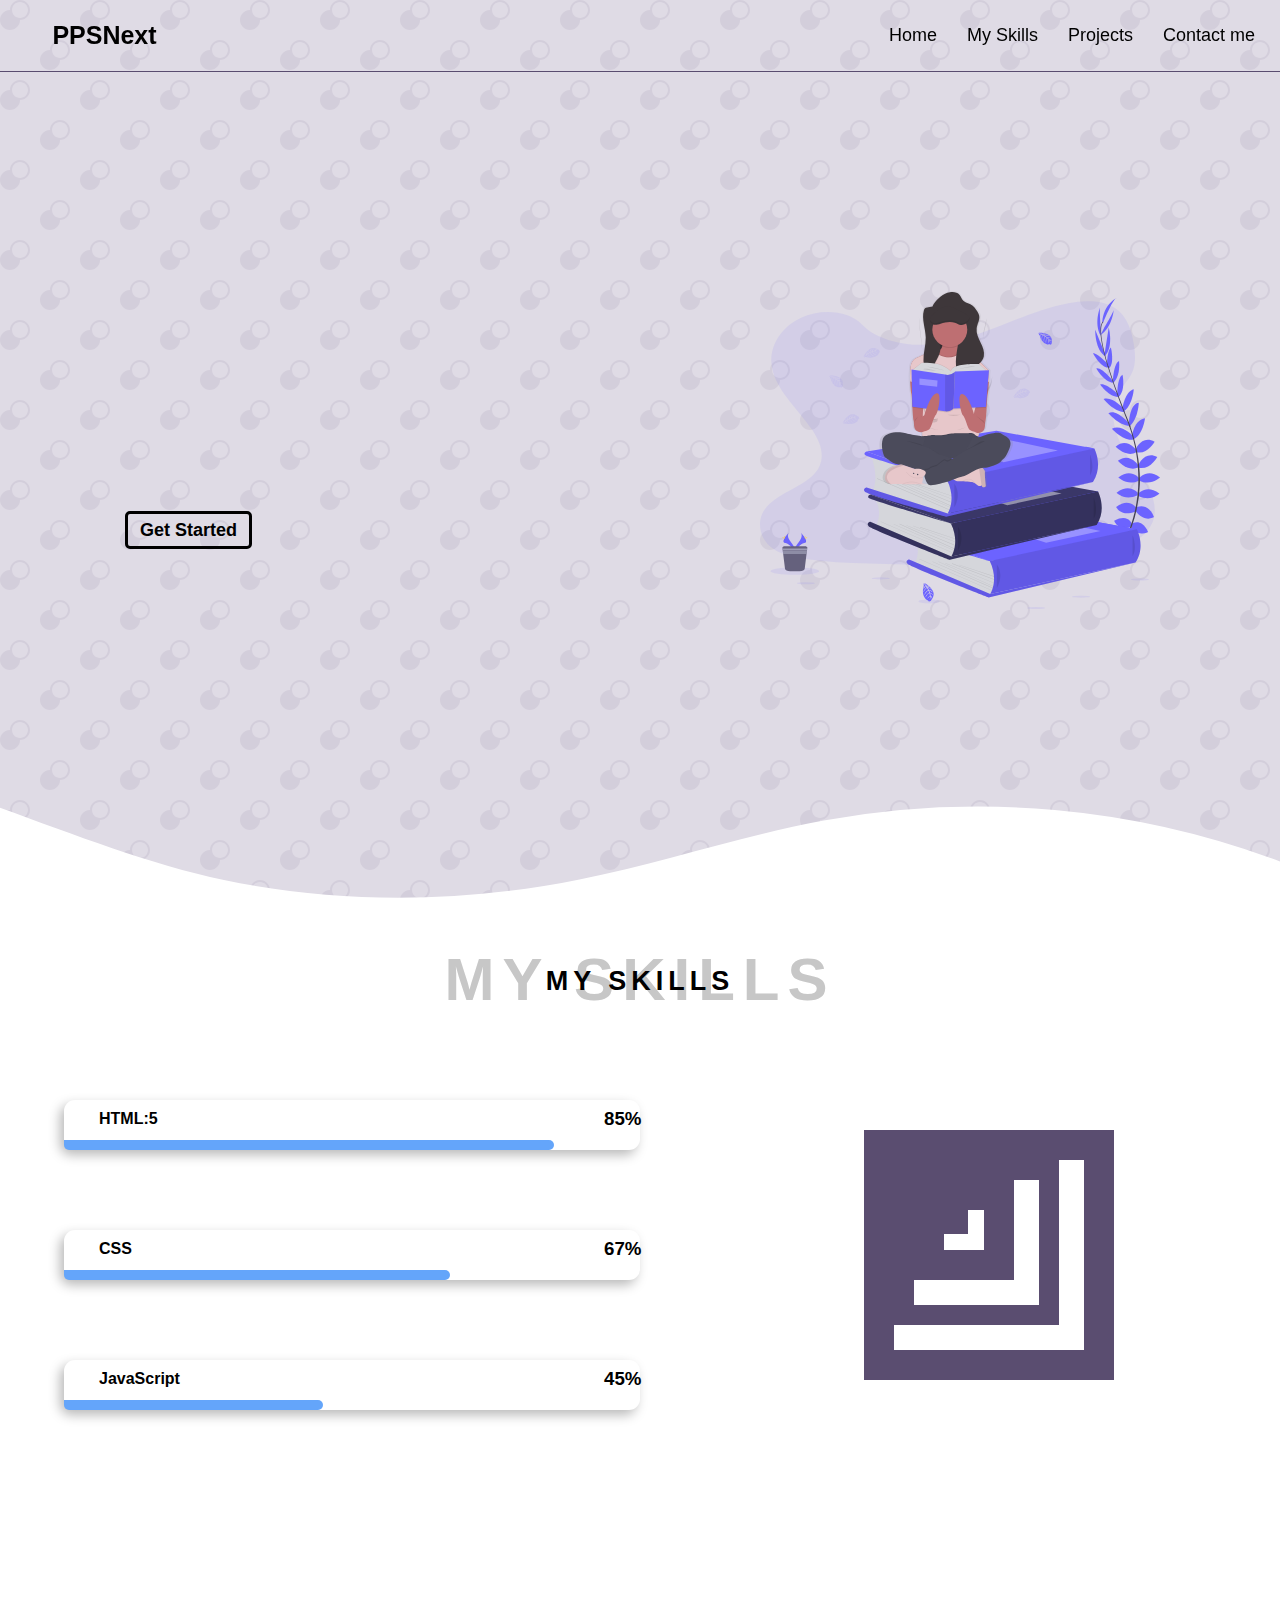
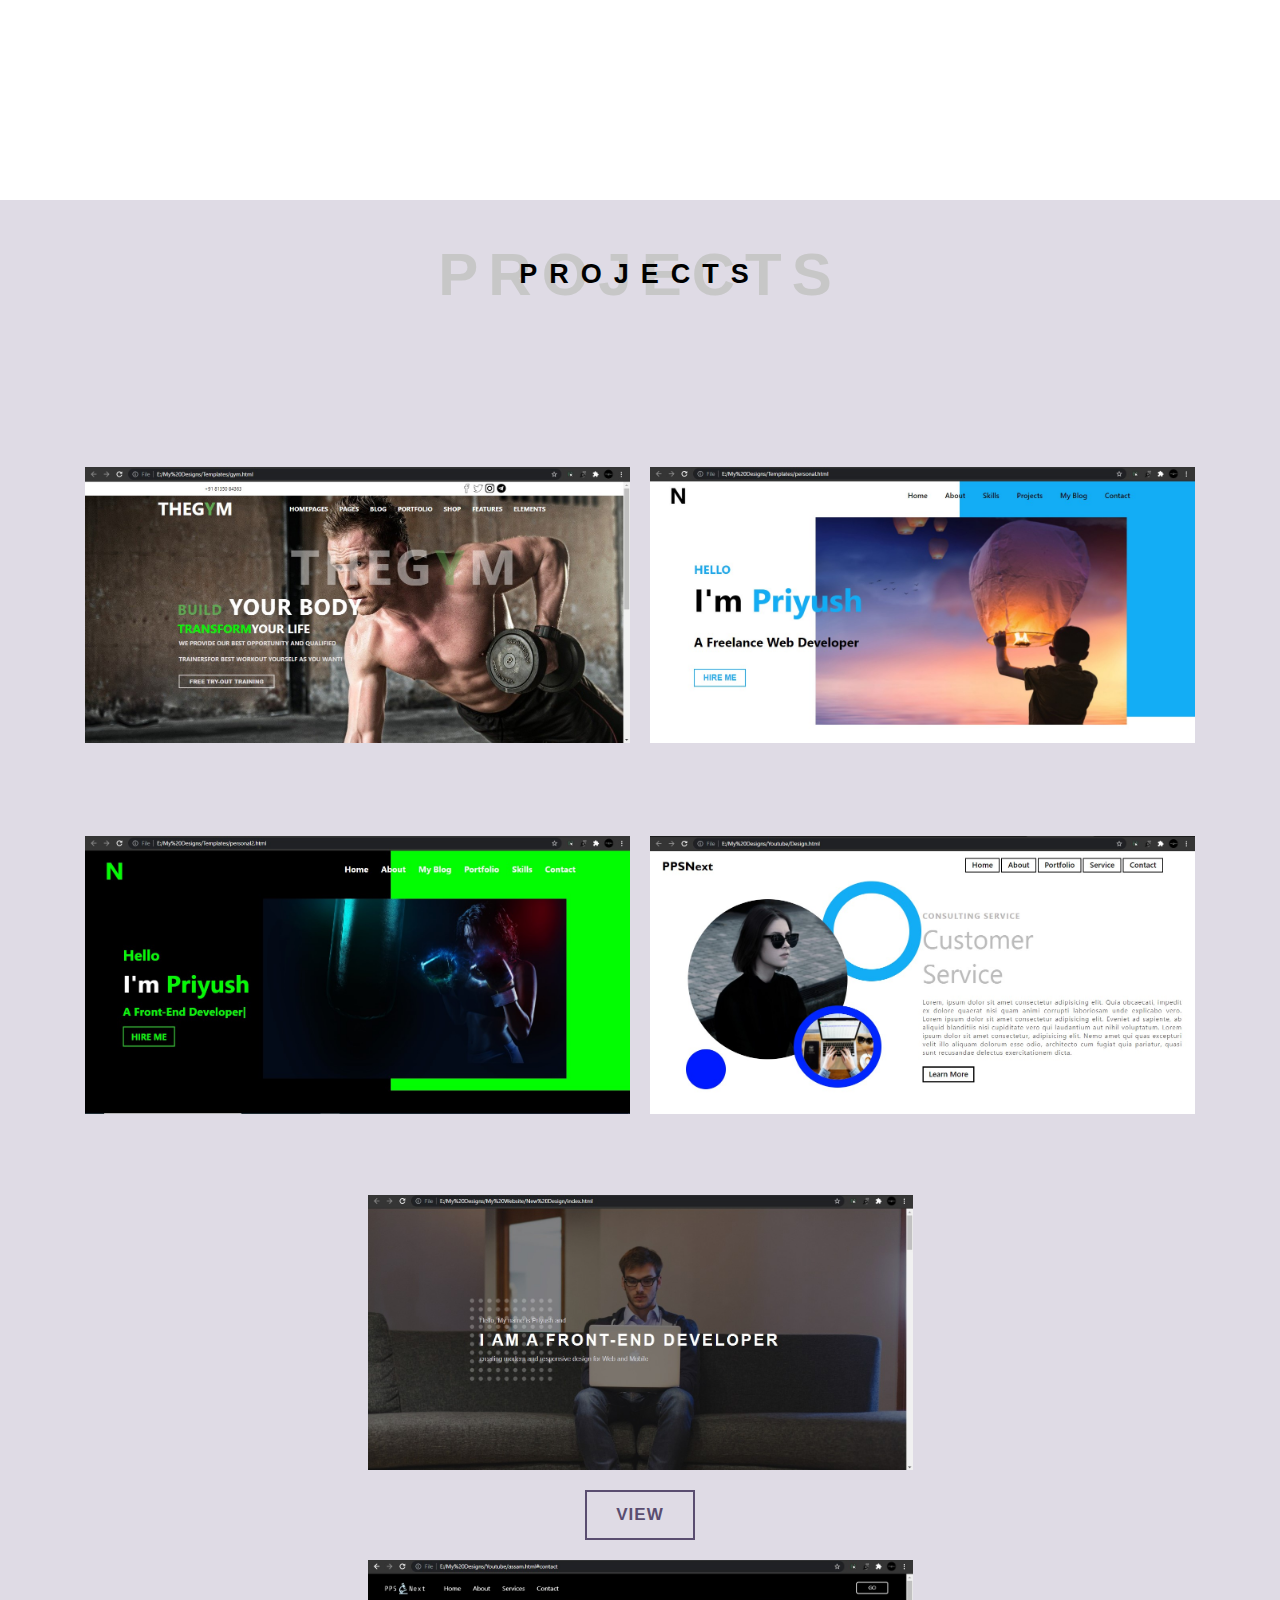
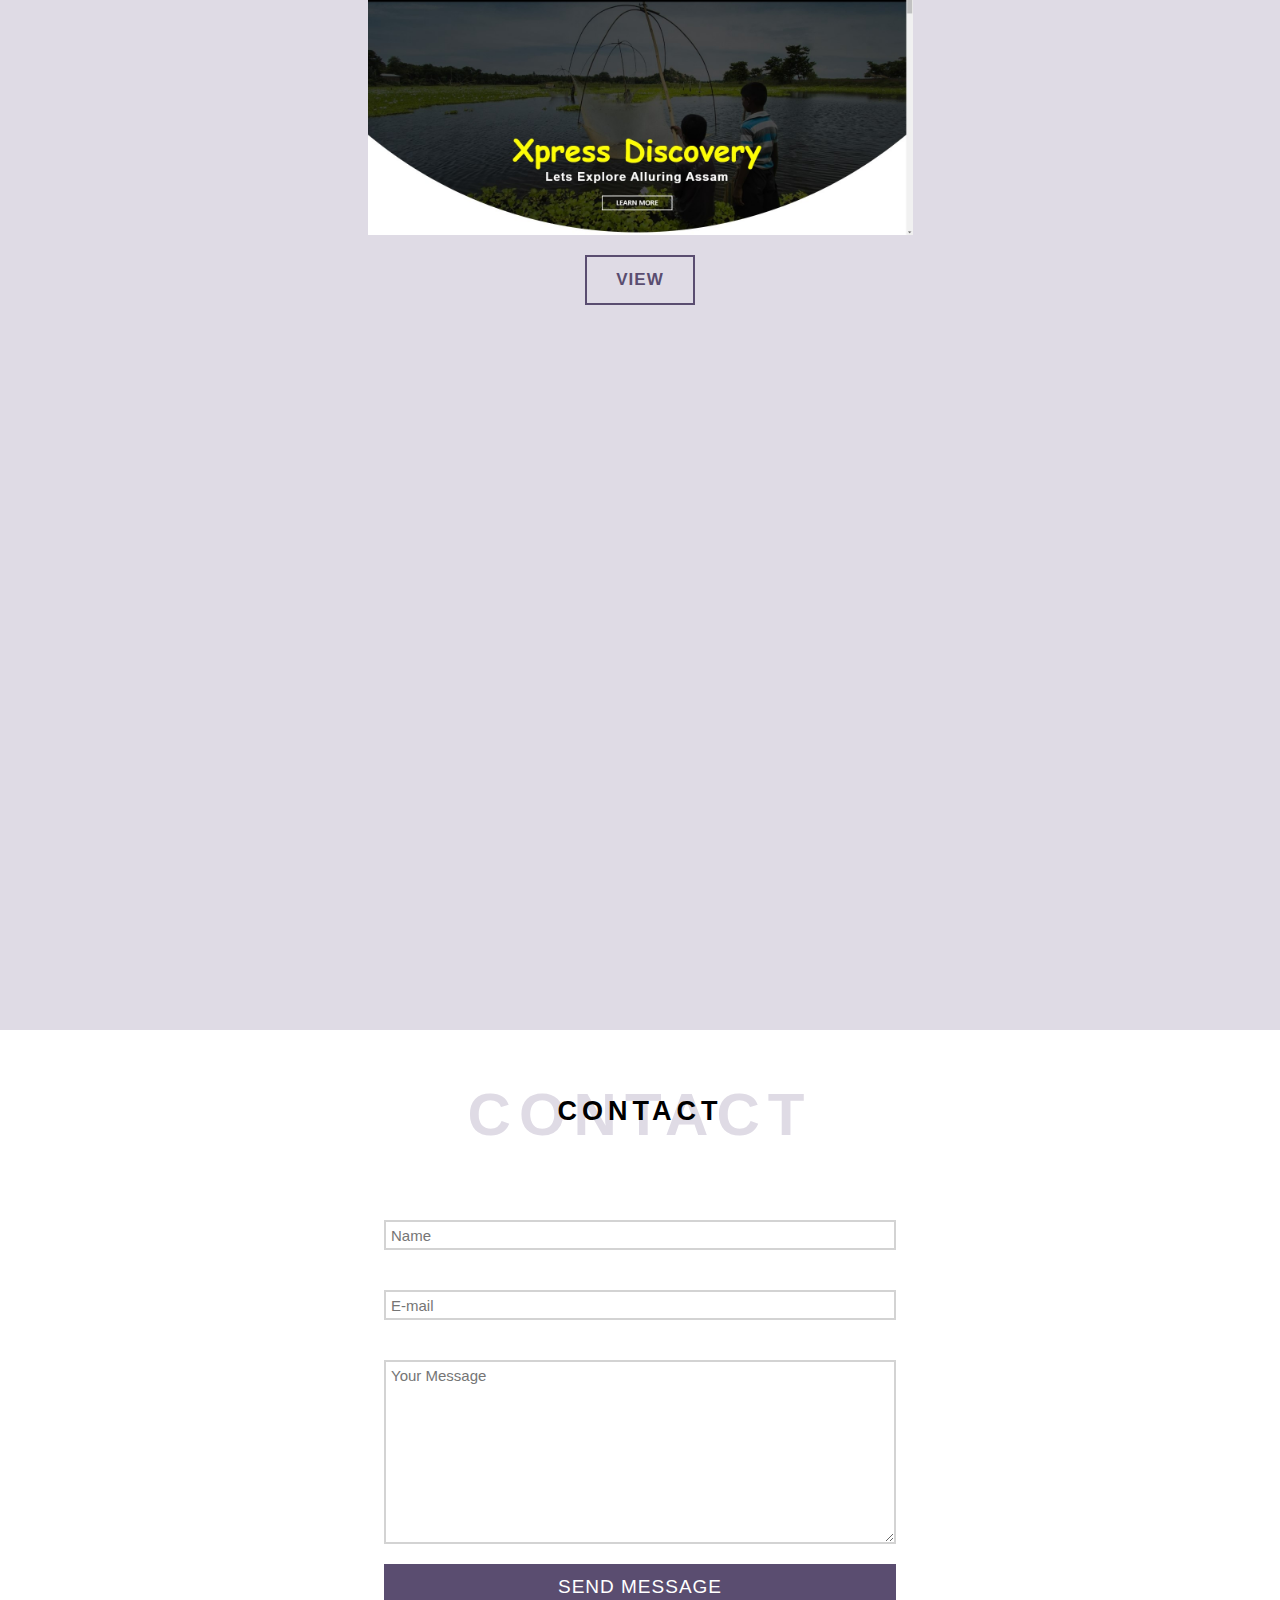
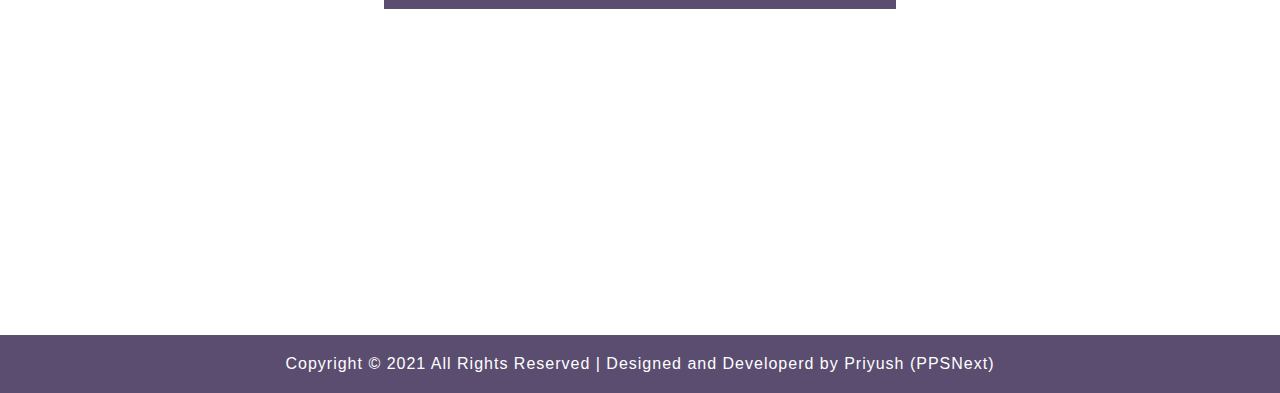
==== index.html @ a55df83e "Add files via upload" ====
<!DOCTYPE html>
<html lang="en">

<head>
    <meta charset="UTF-8">
    <meta name="viewport" content="width=device-width, initial-scale=1.0">
    <title>Priyush - Front-end Developer</title>
    <link rel="stylesheet" href="Assets/css/style.css">
</head>

<body>
    <header class="header">
        <!-- nav-bar starts -->
        <a href="#" class="logo">PPSNext</a>
        <div class="openMenu">
            <!-- <img src="Assets/images/menu.png" alt="Open Menu"> -->
            <div class="burger">
                <div class="b-line"></div>
                <div class="b-line"></div>
                <div class="b-line"></div>
            </div>
        </div>
        <ul class="mainMenu">
            <li><a href="#">Home</a></li>
            <li><a href="#My-Skills">My Skills</a></li>
            <li><a href="#projects">Projects</a></li>
            <li><a href="#contact">Contact me</a></li>
            <div class="closeMenu">
                <img src="Assets/images/close.png" alt="Close Menu">
            </div>
        </ul>
        <!-- nav-bar ends -->
    </header>
    <main>
        <section class="section hero-section">
            <!-- Text-reveal Animation starts -->
            <div class="container">
                <div class="col-left">
                    <h1 class="s-bg">Hello, I'm<span></span></h1>
                    <h1 class="big">Priyush<span></span></h1>
                    <h1 class="b-bg">A Front-end Developer<span></span></h1>
                    <div class="page">
                        <div class="page-container">
                            <a href="#popup-article" class="open-popup">Get Started</a>
                        </div>
                    </div>
                </div>
            </div>

            <div id="popup-article" class="popup">
                <div class="popup-block">
                    <h1 class="popup-title">
                        Welcome to my Website
                    </h1>
                    <p>Hello, I am Priyush and I am a freelance Front-end Developer from Assam.
                        PPSNext is your complete website design solution. With high quality technology and powerful
                        built-in
                        features here you will have the creative freedom to design a website you are proud of.
                        From Marketing experts who can promote your website to graphic designers who can develop your
                        brand's
                        look - we have got the right partner for you 24x7.
                    </p>
                    <br>
                    <button>Hire me</button>
                    <a href="" class="popup-close">Close</a>
                </div>
            </div>
            </div>
            <!-- Text-reveal Animation ends -->
            <div class="col-right">
                <img src="Assets/images/undraw_book_lover_mkck.svg" alt="Eroor loading image">
            </div>
            <!-- wavy background starts -->
            <div class="custom-shape-divider-bottom-1610033342">
                <svg data-name="Layer 1" xmlns="http://www.w3.org/2000/svg" viewBox="0 0 1200 120"
                    preserveAspectRatio="none">
                    <path
                        d="M321.39,56.44c58-10.79,114.16-30.13,172-41.86,82.39-16.72,168.19-17.73,250.45-.39C823.78,31,906.67,72,985.66,92.83c70.05,18.48,146.53,26.09,214.34,3V0H0V27.35A600.21,600.21,0,0,0,321.39,56.44Z"
                        class="shape-fill"></path>
                </svg>
            </div>
            <!-- wavy background
        ends -->
        </section>
        <section id="My-Skills">
            <div class="upper">
                <h2>MY SKILLS</h2>
                <p>MY SKILLS</p>
            </div>
            <div class="skills">
                <div class="skill-1">
                    <div class="txt">
                        <h4>HTML:5</h4>
                        <h3>85%</h3>
                    </div>
                    <div class="percent">
                        <div class="line"></div>
                    </div>
                </div>
                <div class="skill-2">
                    <div class="txt">
                        <h4>CSS</h4>
                        <h3>67%</h3>
                    </div>
                    <div class="percent">
                        <div class="line css"></div>
                    </div>
                </div>
                <div class="skill-3">
                    <div class="txt">
                        <h4>JavaScript</h4>
                        <h3>45%</h3>
                    </div>
                    <div class="percent">
                        <div class="line js"></div>
                    </div>
                </div>
                <div class="animate">
                    <div class="animate2">
                        <div class="animate3">
                            <div class="animate4"></div>
                        </div>
                    </div>
                </div>
            </div>
            </div>
        </section>

        <section id="projects">
            <div class="title">
                <h2>Projects</h2>
                <h3>Projects</h3>
            </div>
            <div class="flex-box">
                <img src="Assets/images/projetc-2.jpg" alt="projetc-2">
                <img src="Assets/images/projetc-3.jpg" alt="projetc-3">
            </div>
            <div class="flex-box bigger">
                <img class="img" src="Assets/images/projetc-4.jpg" alt="projetc-4">
                <img src="Assets/images/projetc-5.jpg" alt="projetc-5">
            </div>
            <div class="flex-row">
                <img class="view" src="Assets/images/personal.jpg" alt="Project-6">
                <a href="Assets/Websites/Personal Website/index.html"><button>view</button></a>
                <img src="Assets/images/assam.jpg" alt="Project-7">
                <a href="Assets/Websites/Assam/assam.html"><button>view</button></a>
            </div>
        </section>
        <section id="contact">
            <div class="title-cnt">
                <h2>CONTACT</h2>
                <h3>CONTACT</h3>
            </div>
            <div class="form">
                <input type="text" placeholder="Name">
                <input type="email" placeholder="E-mail">
                <textarea name="comment" id="comment" cols="30" rows="10" placeholder="Your Message"></textarea>
                <div class="btn-contact">
                    <button>Send Message</button>
                </div>
        </section>
    </main>
    <footer>Copyright &copy; 2021 All Rights Reserved | Designed and Developerd by Priyush (PPSNext)</footer>
    <script src="Assets/js/main.js"></script>
    <script>
        window.addEventListener("scroll", function () {
            var header = document.querySelector("header");
            header.classList.toggle("sticky", window.scrollY > 0);
        })
    </script>
</body>

</html>
---- Assets/css/style.css ----
*{
    margin: 0;
    padding: 0;
    box-sizing: border-box;
}
html{
    scroll-behavior: smooth;
}
        /* Header starts */
        header{
            position: fixed;
            top: 0;
            left: 0;
            width: 100%;
            display: flex;
            justify-content: space-between;
            z-index: 100000;
            align-items: center;
            transition: 0.6s;
            padding: 15px 10px;
            background-blend-mode: darken;
            border-bottom: 1px solid #5a4d70;
        }
        header .logo{
            text-decoration: none;
            color: black;
            font-size: 25px;
            font-weight: 700;
            position: relative;
            width: 15%;
            font-family: 'Gill Sans', 'Gill Sans MT', Calibri, 'Trebuchet MS', sans-serif;
            text-align: center;
            transition: 0.6s;
        }
        header.sticky{
           padding: 5px 0;
           background: #5a4d70; 
           color: white;
        }
        header ul{
            position: relative;
            display: flex;
            justify-content: center;
            align-items: center;
        }
        header ul li{
            position: relative;
            list-style: none;
        }
        header ul li a{
            
            transition: 0.6s;
        }
        header.sticky ul li a{
            color: #fff;
            padding-left: 15px;
            padding-right: 15px;
            padding-top: 10px;
            padding-bottom: 10px;
        }
        header.sticky .logo{
            color: #fff;
        }
        .mainMenu{
            display: flex;
            list-style: none;
            align-items: center;
        }
        .mainMenu li a{
            display: inline-block;
            padding-left: 15px;
            padding-right: 15px;
            padding-top: 10px;
            padding-bottom: 10px;
            text-decoration: none;
            font-family: 'Gill Sans', 'Gill Sans MT', Calibri, 'Trebuchet MS', sans-serif;
            font-size: 18px;
            color: black;
        }
        .mainMenu li a:hover{
            background:  #ccc7d3;
        }
        .openMenu{
            font-size: 1rem;
            margin: 10px;
            display: none;
            cursor: pointer;
        }
        .closeMenu{
            display: none;
            cursor: pointer;
        }
        /* Header end */
        .section{
            position: relative;
            height: 100vh;
            display: flex;
        }
        /* #hero-section starts */
        .hero-section{
            background: #dfdbe5;
            background-image: url("data:image/svg+xml,%3Csvg width='80' height='80' viewBox='0 0 80 80' xmlns='http://www.w3.org/2000/svg'%3E%3Cg fill='none' fill-rule='evenodd'%3E%3Cg fill='%239C92AC' fill-opacity='0.19'%3E%3Cpath d='M50 50c0-5.523 4.477-10 10-10s10 4.477 10 10-4.477 10-10 10c0 5.523-4.477 10-10 10s-10-4.477-10-10 4.477-10 10-10zM10 10c0-5.523 4.477-10 10-10s10 4.477 10 10-4.477 10-10 10c0 5.523-4.477 10-10 10S0 25.523 0 20s4.477-10 10-10zm10 8c4.418 0 8-3.582 8-8s-3.582-8-8-8-8 3.582-8 8 3.582 8 8 8zm40 40c4.418 0 8-3.582 8-8s-3.582-8-8-8-8 3.582-8 8 3.582 8 8 8z' /%3E%3C/g%3E%3C/g%3E%3C/svg%3E");
        }
        
        .custom-shape-divider-bottom-1610033342 {
            position: absolute;
            bottom: 0;
            left: 0;
            width: 100%;
            overflow: hidden;
            line-height: 0;
            transform: rotate(180deg);
        }

        .custom-shape-divider-bottom-1610033342 svg {
            position: relative;
            display: block;
            width: calc(133% + 1.3px);
            height: 169px;
        }

        .custom-shape-divider-bottom-1610033342 .shape-fill {
            fill: #FFFFFF;
        }
        /* #hero-section ends */
        /*  text-reveal animation starts*/
        
.container{
    height: 100vh;
    width: 50%;
    display: flex;
    align-items: center;
    justify-content: center;
    margin: 0 0;
}
.container .col-left{
    flex: 1;
    font-family: 'Gill Sans', 'Gill Sans MT', Calibri, 'Trebuchet MS', sans-serif;
}
.big{
    font-size: clamp(60px, 8vw, 200px);
    text-transform: uppercase;
    animation: text_reveal .5s ease forwards;
}
.s-bg{
    position: relative;
    font-size: 25px;
    top: -99px;
    left: 125px;
    animation: text_reveal1 .5s ease forwards;
}
.b-bg{
    position: relative;
    top: -25px;
    left: 165px;
    font-size: 20px;
    animation: text_reveal3 .5s ease forwards;
}

h1{
    color: transparent;
    font-size: 20px;
    position: relative;
    display: inline-block;
    /* animation: text_reveal .5s ease forwards; */
    animation-delay: 1s;
}
h1 span{
    position: absolute;
    left: 0;
    top: 0;
    height: 100%;
    width: 0%;
    background: #5a4d70;
    animation: overlay 1s ease forwards;
    /* animation-delay: .5s; */
}
@keyframes overlay{
    50%{
        width: 100%;
        left: 0;
    }
    100%{
        left: 100%;
        width: 0;
    }
}
@keyframes text_reveal{
    100%{
        color: #ccc7d3;
    }
}
@keyframes text_reveal1{
    100%{
        color: #5a4d70;
    }
}
@keyframes text_reveal3{
    100%{
        color: #5a4d70;
    }
}
h1:nth-child(1){
    animation-delay: 1s;
}
h1:nth-child(2){
    animation-delay: 2s;
}
h1:nth-child(3){
    animation-delay: 3s;
}
h1:nth-child(1) span{
    animation-delay: .5s;
}
h1:nth-child(2) span{
    animation-delay: 1.5s;
}
h1:nth-child(3) span{
    animation-delay: 2.5s;
}
        /*  text-reveal animation ends*/





        /* button ANM starts */
        p{
            margin: 0;
            line-height: 1.5;
            font-size: 19px;
            text-align: justify;
        }
        p:not(:last-child){
            margin-bottom: 1.5rem;
            font-family: 'Gill Sans', 'Gill Sans MT', Calibri, 'Trebuchet MS', sans-serif;
            margin-top: 30px;
        }
        a{
            text-decoration: none;
        }
        #popup-article:target{
            display: flex;
        }
        .open-popup{
            color: black;
            text-transform: capitalize;
            padding: 6px 12px;
            font-size: 18px;
            border: 3px solid black;
            font-weight: bolder;
            border-radius: 5px;
            position: relative;
            top: 10px;
            left: 125px;
        }
        .popup{
            width: 100%;
            height: 100vh;
            display: none;
            position: fixed;
            top: 0;
            right: 0;
            z-index: 1000000;
            scrollbar-color: white;
            color: white;
        }
        .popup::before{
            content: '';
            box-sizing: border-box;
            width: 100%;
            background-color: black;
            position: fixed;
            left: 0;
            top: 50%;
            will-change: height, top;
            animation: open-animation 0.6s cubic-bezier(0.83, 0.04, 0, 1.16) 0.65s both;
        }
        .popup::after{
            content: '';
            width: 0;
            height: 2px;
            background-color: black;
            will-change: width, opacity;
            animation: line-animation 1s cubic-bezier(0.83, 0.04, 0, 1.16) both;
            position: absolute;
            top: 50%;
            left: 0;
            margin-top: -1px;
        }
        @keyframes line-animation{
            0%{
                width: 0;
                opacity: 1;
            }
            99%{
                width: 100%;
                opacity: 1;
            }
            100%{
                width: 100%;
                opacity: 0;
            }
        }
        @keyframes open-animation{
            0%{
                height: 0;
                top: 50%;
            }
            100%{
                height: 100vh;
                top: 0;
            }
        }
        .popup-title{
            color: white;
            font-family: 'Gill Sans', 'Gill Sans MT', Calibri, 'Trebuchet MS', sans-serif;
            font-size: 25px;
            letter-spacing: 1px;
        }
        .popup-title p{
            font-family: 'Gill Sans', 'Gill Sans MT', Calibri, 'Trebuchet MS', sans-serif;
        }
        .page-container a:hover{
            background: #ccc7d3;
            color: #5a4d70;
            transition: .3s ease-in-out;
            border: 3px solid #5a4d70;
        }
        .popup-block{
                height: calc(100vh - 40px);
                padding: 5% 15%;
                box-sizing: border-box;
                position: relative;
                margin: auto;
                overflow: auto;
                animation: fade 1.3s ease-out 1.3s both;
        }
        @keyframes fade{
            0%{
                opacity: 0;
            }
            100%{
                opacity: 1;
            }
        }
        .popup-close{
            width: 3.2rem;
            height: 3.2rem;
            text-indent: -9999px;
            position: fixed;
            top: 20px;
            right: 20px;
            background-repeat: no-repeat;
            background-position: center center;
            background-size: contain;
            background-image: url(../images/close.png);
        }
        button{    
            border: 2px solid white;
            background: transparent;
            color: white;
            padding: 8px 15px;
            font-family: 'Gill Sans', 'Gill Sans MT', Calibri, 'Trebuchet MS', sans-serif;
            font-size: 19px;
            font-weight: 700;
            letter-spacing: 1px;

        }
        button:hover{
            color: black;
            background: white;
            transition: .6s ease-in-out;
            cursor: pointer;
        }
        /* button ANM ends */
.col-right{
    width: 50%;
    height: 100vh;
    display: flex;
    justify-content: center;
    align-items: center;
}
.col-right img{
    width: 400px;
    transform: scaleX(-1);
}

/* My-Skills section starts*/
#My-Skills{
    width: 100%;
    height: 100vh;
}
.txt h4{
    width: 30px;
}
.txt h3{
    width: 20%;
    text-align: center;
}
.upper{
    width: 100%;
    height: 200px;
    display: flex;
    flex-direction: column;
    align-items: center;
    justify-content: center;
    font-family: 'Gill Sans', 'Gill Sans MT', Calibri, 'Trebuchet MS', sans-serif;
}
.upper h2{
    color: #c7c7c7;
    font-size: 60px;
    letter-spacing: 8px;
}
.upper p{
    position: relative;
    top: -53px;
    font-size: 27px;
    letter-spacing: 5px;
    font-weight: bolder;
}
.skills{
    width: 90%;
    height: 100%;
    margin: auto;
}
.skill-1  h4{
    padding: 10px 35px;
}
.skill-1 h3{
    position: relative;
    right: -540px;
    top: -30px;
    width: 35px;
}
.txt{
    height: 25px;
}
.percent{
    height: 25px;
}
.skill-1{
    width: 50%;
    height: 50px;
    border-radius: 11px;
    box-shadow: -4px 5px 12px rgb(0 0 0 / 28%);
    display: flex;
    flex-direction: column;
    font-family: 'Gill Sans', 'Gill Sans MT', Calibri, 'Trebuchet MS', sans-serif;
    font-weight: 600;
}
.line{
    width: 85%;
    height: 10px;
    background: rgb(100, 165, 250);
    border-bottom-left-radius: 11px;
    border-top-right-radius: 11px;
    border-bottom-right-radius: 11px;
    position: relative;
    top: 15px;
}
.css{
    width: 67%;
}
.js{
    width: 45%;
}
.skill-2{
    font-family: 'Gill Sans', 'Gill Sans MT', Calibri, 'Trebuchet MS', sans-serif;
    width: 50%;
    font-weight: 600;
    height: 50px;
    border-radius: 11px;
    box-shadow: -4px 5px 12px rgb(0 0 0 / 28%);
    margin-top: 80px;
}
.skill-2 h4{
    padding: 10px 35px;
}
.skill-2 h3{
    position: relative;
    width: 35px;
    right: -540px;
    top: -30px;
}
.skill-3{
    font-family: 'Gill Sans', 'Gill Sans MT', Calibri, 'Trebuchet MS', sans-serif;
    font-weight: 600;
    width: 50%;
    height: 50px;
    border-radius: 11px;
    box-shadow: -4px 5px 12px rgb(0 0 0 / 28%);
    margin-top: 80px;
}
.skill-3 h4{
    padding: 10px 35px;
}
.skill-3 h3{
    position: relative;
    right: -540px;
    width: 35px;
    top: -30px;
}
.animate{
    width: 250px;
    height: 250px;
    border: 30px solid #5a4d70;
    animation: circle 24s linear infinite;
    position: relative;
    top: -280px;
    left: 800px;
}
.animate2{
    width: 165px;
    height: 165px;
    border: 20px solid #5a4d70;
}
.animate3{
    width: 100px;
    height: 100px;
    border: 30px solid #5a4d70;
}
.animate4{
    width: 17.5px;
    height: 17.5px;
    border: 12px solid #5a4d70;
}
@keyframes circle{
    0%{
        transform: rotate(0deg);
    }
    100%{
        transform: rotate(360deg);
    }
}
/* My-Skills section ends */

/* Projects section starts  */
#projects{
    width: 100%;
    height: 270vh;
    background-color: #dfdbe5;
}
.title{
    width: 100%;
    height: 200px;
    text-align: center;
    font-family: 'Gill Sans', 'Gill Sans MT', Calibri, 'Trebuchet MS', sans-serif;
    font-weight: 600;
    padding-top: 40px;
    text-transform: uppercase;
}
.title h2{
    color: #c7c7c7;
    font-size: 60px;
    letter-spacing: 10px;
}
.title h3{
    font-size: 27px;
    letter-spacing: 12px;
    font-weight: bolder;
    position: relative;
    top: -50px;
}
.flex-box{
    height: 330px;
    width: 90%;
    margin: auto;
    display: flex;
    margin-top: 40px;
    align-items: center;
    justify-content: space-evenly;
}
.flex-box img{
    width: 545px;
}
.flex-row{
    display: flex;
    margin-top: 60px;
    align-items: center;
    justify-content: center;
    flex-direction: column;
    width: 90%;
    height: 330px;
    margin: 255px auto;
}
.flex-row button{
    font-family: "Gill Sans", "Gill Sans MT", Calibri, "Trebuchet MS", sans-serif;
    text-transform: uppercase;
    font-size: 17px;
    margin: 20px;
    width: 110px;
    height: 50px;
    border: 2px solid #5a4d70;
    color: #5a4d70;
}
.flex-row button:hover{
    transition: .7s ease-in-out;
}
.flex-row img{
    width: 545px;
}
/* Projects section ends  */

/* contact section starts */
#contact{
    width: 100%;
    height: 95vh;
}
.title-cnt{
    width: 90%;
    height: 100px;
    margin: auto;
    font-family: 'Gill Sans', 'Gill Sans MT', Calibri, 'Trebuchet MS', sans-serif;
    text-align: center;
    margin-top: 50px;
}
.title-cnt h2{
    color: #dfdbe5;
    font-size: 60px;
    letter-spacing: 8px;
}
.title-cnt h3{
    position: relative;
    top: -53px;
    font-size: 27px;
    letter-spacing: 5px;
    font-weight: bolder;
}

.form{
    width: 40vw;
    margin: auto;
    display: flex;
    flex-direction: column;
}
.form input{
    width: 100%;
    font-size: 15px;
    font-family: 'Lucida Sans', 'Lucida Sans Regular', 'Lucida Grande', 'Lucida Sans Unicode', Geneva, Verdana, sans-serif;
    height: 30px;
    padding: 5px;
    border: 2px solid lightgrey;
    outline: none;
    margin-top: 40px;
}
.form input:focus{
    border: 1px solid black;
    transition: .8s ease-in-out;
}
.form textarea{
    font-size: 15px;
    font-family: 'Lucida Sans', 'Lucida Sans Regular', 'Lucida Grande', 'Lucida Sans Unicode', Geneva, Verdana, sans-serif;
    width: 100%;
    padding: 5px;
    border: 2px solid lightgrey;
    outline: none;
    margin-top: 40px;
   }
.form textarea:focus{
   border: 1px solid black;
   transition: .8s ease-in-out;
}
.btn-contact{
   width: 100%;
   text-align: center;
   height: 30px;
}
.btn-contact button{
   background: #5a4d70;
   color: white;
   text-transform: uppercase;
   font-family: 'Segoe UI', Tahoma, Geneva, Verdana, sans-serif;
   width: 100%;
   margin-top: 20px;
   font-size: 19px;
   height: 45px;
   cursor: pointer;
   border: none;
   outline: none;
   font-weight: 500;
}
.btn-contact button:hover{
   color: lightgreen;
   transition: .5s ease-in-out;
}
/* contact section ends */

footer{
    background: #5a4d70;
    color: #fff;
    padding: 20px;
    text-align: center;
    font-family: 'Gill Sans', 'Gill Sans MT', Calibri, 'Trebuchet MS', sans-serif;
    letter-spacing: 1px;
}
.burger{
    width: 13%;
    height: 40px;
    display: flex;
    flex-direction: column;
    justify-content: flex-start;
    align-items: center;
    position: absolute;
    top: 10px;
    right: 10px;
    transition: .5s ease-in-out;
}
.b-line{
    width: 43.94px;
    height: 4px;
    margin: 3px;
    background: #000;
}
header.sticky .burger{
    position: absolute;
    top: 5px;
}
header.sticky .burger .b-line{
    background-color: white;
    width: 40px;
    margin: 3px;
}

@media (max-width: 1237px){
    .skill-1 h3{
        right: -510px;
    }
    .skill-2 h3{
        right: -510px;
    }
    .skill-3 h3{
        right: -510px;
    }
    .flex-box img{
        height: 300px;
    }
    .flex-row img{
        height: 300px;
    }
    #projects{
        height: 310vh;
    }
    #contact{
        height: 100vh;
    }
}
@media (max-width: 1210px){
    .txt h3{
        right: -485px;
    }
    .flex-box{
        width: 100%;
    }
}
@media (max-width: 1200px){
    .flex-box img{
        width: 500px;
        height: 285px;
    }
    .flex-box{
        width: 100%;
    }
    header{
        width: 100%;
    }
    main{
        width: 100%;
    }
    header.sticky{
        width: 100%;
    }
    header.sticky .mainMenu li a{
        padding-right: 20px;
    }
    .mainMenu li a{
        padding-right: 20px;
    }
    .animate{
        left: 720px;
    }
}
@media (max-width: 1150px){
    .txt h3{
        right: -465px;
    }
}
@media (max-width: 1100px){
    .txt h3{
        right: -445px;
    }
    .flex-box img{
        width: 475px;
        height: 265px;
    }
    .flex-row img{
        width: 475px;
        height: 265px;
    }
}
@media (max-width: 1050px){
    .animate{
        left: 655px;
    }
    .txt h3{
        right: -425px;
    }
}
@media (max-width: 1000px){
    .animate{
        left: 620px;
    }
    .txt h3{
        right: -405px;
    }
}
@media (max-width: 980px){
    .animate{
        left: 595px;
    }
    .txt h3{
        right: -405px;
    }
}
@media (max-width: 930px){
    .txt h3{
        right: -375px;
    }
}
@media (max-width: 910px){
    .animate{
        left: 555px;
    }
    .txt h3{
        right: -360px;
    }
    .flex-row img{
        width: 405px;
        height: 245px;
    }
    .flex-box img{
        width: 405px;
        height: 245px;    
    }
}
@media (max-width: 880px){
    .animate{
        left: 525px;
    }
}
@media (max-width: 850px){
    .animate{
        left: 505px;
    }
}

/* start */
@media (max-width: 800px){
    .animate{
        left: 435px;
    }
    .txt h3{
        right: -300px;
    }
    .s-bg{
        top: -20px;
        left: 100px;
    }
    .big{
        position: relative;
        top: -25px;
        left: 100px;
    }
    .b-bg{
        top: -40px;
        left: 170px;
    }
    .flex-box{
        flex-direction: column;
        height: 110vh;
    }
    .flex-box img{
        margin-top: 20px;
        width: 70%;
        height: 400px;
    }
    .flex-box .img{
        margin-top: 185px;
    }
    .flex-row img{
        width: 70%;
        height: 400px;
    }
    .flex-row{
        height: 105vh;
    }
    .bigger{
        margin-top: 0px;
        height: 80vh;
    }
    #projects{
        height: 400vh;
    }
}
@media (max-width: 750px){
    .animate{
        width: 220px;
        height: 220px;
        border: 15px solid #5a4d70;
    }
    .animate2{
        width: 170px;
        height: 170px;
        border: 15px solid #5a4d70;
    }
    .animate3{
        width: 120px;
        height: 120px;
        border: 15px solid #5a4d70;
    }
    .animate4{
        width: 70.5px;
        height: 70.5px;
        border: 15px solid #5a4d70;
    }
}
@media (max-width: 700px){
    .col-right  img{
        width: 330px;
    }
    .txt h3{
        right: -260px;
    }
    .animate{
        left: 400px;
    }
    .form{
        width: 50vw;
    }
}
@media (max-width: 800px){
    .custom-shape-divider-bottom-1610033342 svg{
        width: calc(138% + 56.3px);
    }
    .mainMenu{
        height: 100vh;
        position: fixed;
        top: 0;
        right: 0;
        left: 0;
        z-index: 10;
        flex-direction: column;
        justify-content: center;
        align-items: center;
        background:  #5a4d70;
        transition: top 1s ease-in-out;
        display: none;
    }
    header.sticky li a:hover{
        background: none;
        color: #ccc7d3;
        font-size: 1.4rem;
    }
    .mainMenu li a{
        color: #fff;
    }
    .mainMenu .closeMenu{
        display: block;
        position: absolute;
        top: 20px;
        right: 10px;
        width: 9%;
        height: 50px;
    }

    /* .openMenu img{
        width: 35px;
    } */
    .openMenu{display: block;}
    .mainMenu li a:hover{
        background: none;
        color: #ccc7d3;
        font-size: 1.4rem;
    }
    header .logo{
        width: 30%;
        display: flex;
        justify-content: center;
        align-items: center;
    }
}
@media (max-width: 600px){
    .animate{
        width: 190px;
        height: 190px;
        left: 350px;
        border: 15px solid #5a4d70;
    }
    .animate2{
        width: 150px;
        height: 150px;
        border: 15px solid #5a4d70;
    }
    .animate3{
        width: 108px;
        height: 108px;
        border: 15px solid #5a4d70;
    }
    .animate4{
        width: 65.5px;
        height: 65.5px;
        border: 15px solid #5a4d70;
    }
    .txt h3{
        right: -220px;
    }
    .flex-row{
        margin-top: 140px;
    }
    .flex-box img{
        width: 75%;
        margin-top: 50px;
    }
    .flex-box{
        height: 95vh;
    }
    .col-right img{
        width: 240px;
    }
}
@media (max-width: 550px){
    .animate{
        width: 170px;
        height: 170px;
        left: 310px;
        border: 15px solid #5a4d70;
    }
    .animate2{
        width: 130px;
        height: 130px;
    }
    .animate3{
        width: 90px;
        height: 90px;
    }
    .animate4{
        width: 50.5px;
        height: 50.5px;    
    }
    .skill-2{
        margin-top: 50px;
    }
    .skill-3{
        margin-top: 50px;
    }
    .txt h3{
        right: -200px;
    }
}
@media (max-width: 500px){
    .animate{
        left: 270px;
        top: -210px;
    }
    .col-right img{
        display: none;
    }
}

/* starts */
@media (max-width: 480px){
    .txt h3{
        right: -160px;
    }
    .animate{
        left: 280px;
        width: 145px;
        height: 145px;
    }
    .animate2{
        width: 105px;
        height: 105px;
    }
    .animate3{
        width: 66px;
        height: 66px;
    }
    .animate4{
        width: 27.5px;
        height: 27.5px;
        border: 10px solid #5a4d70;
    }
    .skill-1{
        width: 60%;
    }
    .skill-2{
        width: 60%;
        z-index: 1;
    }
    .skill-3{
        width: 60%;
    }
    .txt h4{
        padding: 10px 20px;
        font-size: 15px;
    }
    .txt h3{
        right: -210px;
        font-size: 16px;
    }
    .title{
        height: 170px;
    }
    .flex-box{
        margin-top: 0px;
    }
    .flex-box img{
        height: 210px;
        width: 80%;
    }
    .flex-row img{
        height: 210px;
        width: 90%;
    }
    .flex-box .img{
        margin-top: 50px;
    }
    #projects{
        height: 370vh;
    }
}
@media (max-width: 450px){
    .skill-1{
        width: 50%;
    }
    .skill-2{
        width: 50%;
    }
    .skill-3{
        width: 50%;
    }
    .animate{
        left: 270px;
        width: 125px;
        height: 125px;    
        border: 12px solid #5a4d70;
    }
    .animate2{
        width: 90px;
        height: 90px;
        border: 12px solid #5a4d70;
    }
    .animate3{
        width: 57px;
        height: 57px;
        border: 12px solid #5a4d70;
    }
    .animate4{
        width: 23.5px;
        height: 23.5px;
        border: 12px solid #5a4d70;
    }
}
/*  Medai Querry for the Ipad  */
@media (max-width: 768px){
    .col-right img{
        width: 380px;
    }
    /* #My-Skills{
        height: 60vh;
    }
    .title{
        height: 80px;
    }
    .flex-box img{
        height: 340px;
    }
    .flex-row img {
        width: 80%;
        height: 317px;
    }
    #projects{
        height: 325vh;
    } */
}
@media (max-width: 540px){
    .col-right img{
        display: none;
    }
    .animate{
        left: 310px;
        top: -220px;
    }
    .flex-box img {
        width: 75%;
        height: 250px;
        margin-top: 0px;
    }
    .flex-box .img{
        margin-top: 37px;
    }
    .title{
        height: 100px;
    }
    .flex-row img {
        width: 80%;
        height: 230px;
    }
    .flex-box {
        height: 70vh;
    }
    .flex-row{
        margin-top: 0px;
    }
    #projects {
        height: 260vh;
    }
}
@media (max-width: 414px){
    .upper p{
        top: -48px;
        font-size: 25px;
    }
    .upper h2{
        font-size: 49px;
    }
    .skill-1{
        width: 90%;
        margin: auto;
    }
    .skill-2{
        width: 90%;
        margin: auto;
        margin-top: 40px;
    }
    .skill-3{
        width: 90%;
        margin: auto;
        margin-top: 40px;
    }
    .animate{
        width: 165px;
        height: 165px;
        border: 15px solid #5a4d70;
        left: 100px;
        top: 75px;
    }
    .animate2{
        width: 120px;
        height: 120px;
        border: 15px solid #5a4d70;
    }
    .animate3{
        width: 75px;
        height: 75px;
        border: 12px solid #5a4d70;
    }
    .animate4{
        width: 40px;
        border: 11px solid #5a4d70;
        height: 40px;
    }
    .title{
        height: 150px;
    }
    .flex-box img {
        width: 80%;
        height: 205px;
    }
    .title h2{
        font-size: 50px;
    }
    .title h3{
        font-size: 27px;
        letter-spacing: 10px;
        top: -45px;
    }
    .flex-row img {
        width: 90%;
        height: 190px;
    }
    .form {
        width: 60vw;
    }
    .btn-contact button{
        font-size: 17px;
    }
}
@media (max-width: 375px){
    .animate{
        top: 50px;
    }
    #My-Skills{
        height: 105vh;
    }
    .flex-box .img {
        margin-top: -10px;
        height: 185px;
    }
    .flex-box img{
        height: 175px;
    }
    .title-cnt h2 {
        font-size: 55px;
    }
    .title-cnt h3{
        top: -49px;
    }
}
@media (max-width: 320px){
    .s-bg{
        left: 80px;
    }
    .big{
        left: 80px;
    }
    .b-bg{
        left: 145px;
    }
    .upper h2 {
        font-size: 40px;
    }
    .upper p {
        top: -40px;
        letter-spacing: 6px;
        font-size: 24px;
    }
    #My-Skills {
        height: 125vh;
    }
    .animate{
        left: 65px;
    }  
    .title h2 {
        font-size: 45px;
    }
    .title h3 {
        font-size: 25px;
        top: -41px;
    }
    .flex-box img {
        height: 155px;
    }
    .title {
        height: 115px;
    }
    .flex-row img{
        height: 170px;
    }
    .title-cnt h2 {
        font-size: 45px;
    }
    .title-cnt h3 {
        top: -40px;
    }
    header .logo {
        width: 39%;
    }
}
@media (max-width: 280px){
    .s-bg{
        font-size: 20px;
    }
    .big{
        font-size: 55px;
    }
    .b-bg{
        left: 118px;
    }
    .upper h2 {
        font-size: 36px;
    }
    .upper p {
        top: -37px;
        font-size: 22px;
    }
    .txt h3{
        right: -185px;
    }
    .animate{
        top: 75px;
        left: 45px;
    }
    #My-Skills {
        height: 115vh;
    }
    .title h2 {
        font-size: 36px;
    }
    .title h3 {
        font-size: 23px;
        top: -34px;
    }
    .flex-box img{
        width: 90%;
    }
    .flex-box .img {
        height: 160px;
    }
    .flex-row img {
        height: 160px;
        width: 100%;
    }
    .title-cnt h2 {
        font-size: 39px;
    }
    .title-cnt h3{
        font-size: 25px;
        top: -38px;
    } 
    .btn-contact button {
        font-size: 16px;
    }
    .form{
        width: 70vw;
    }
}
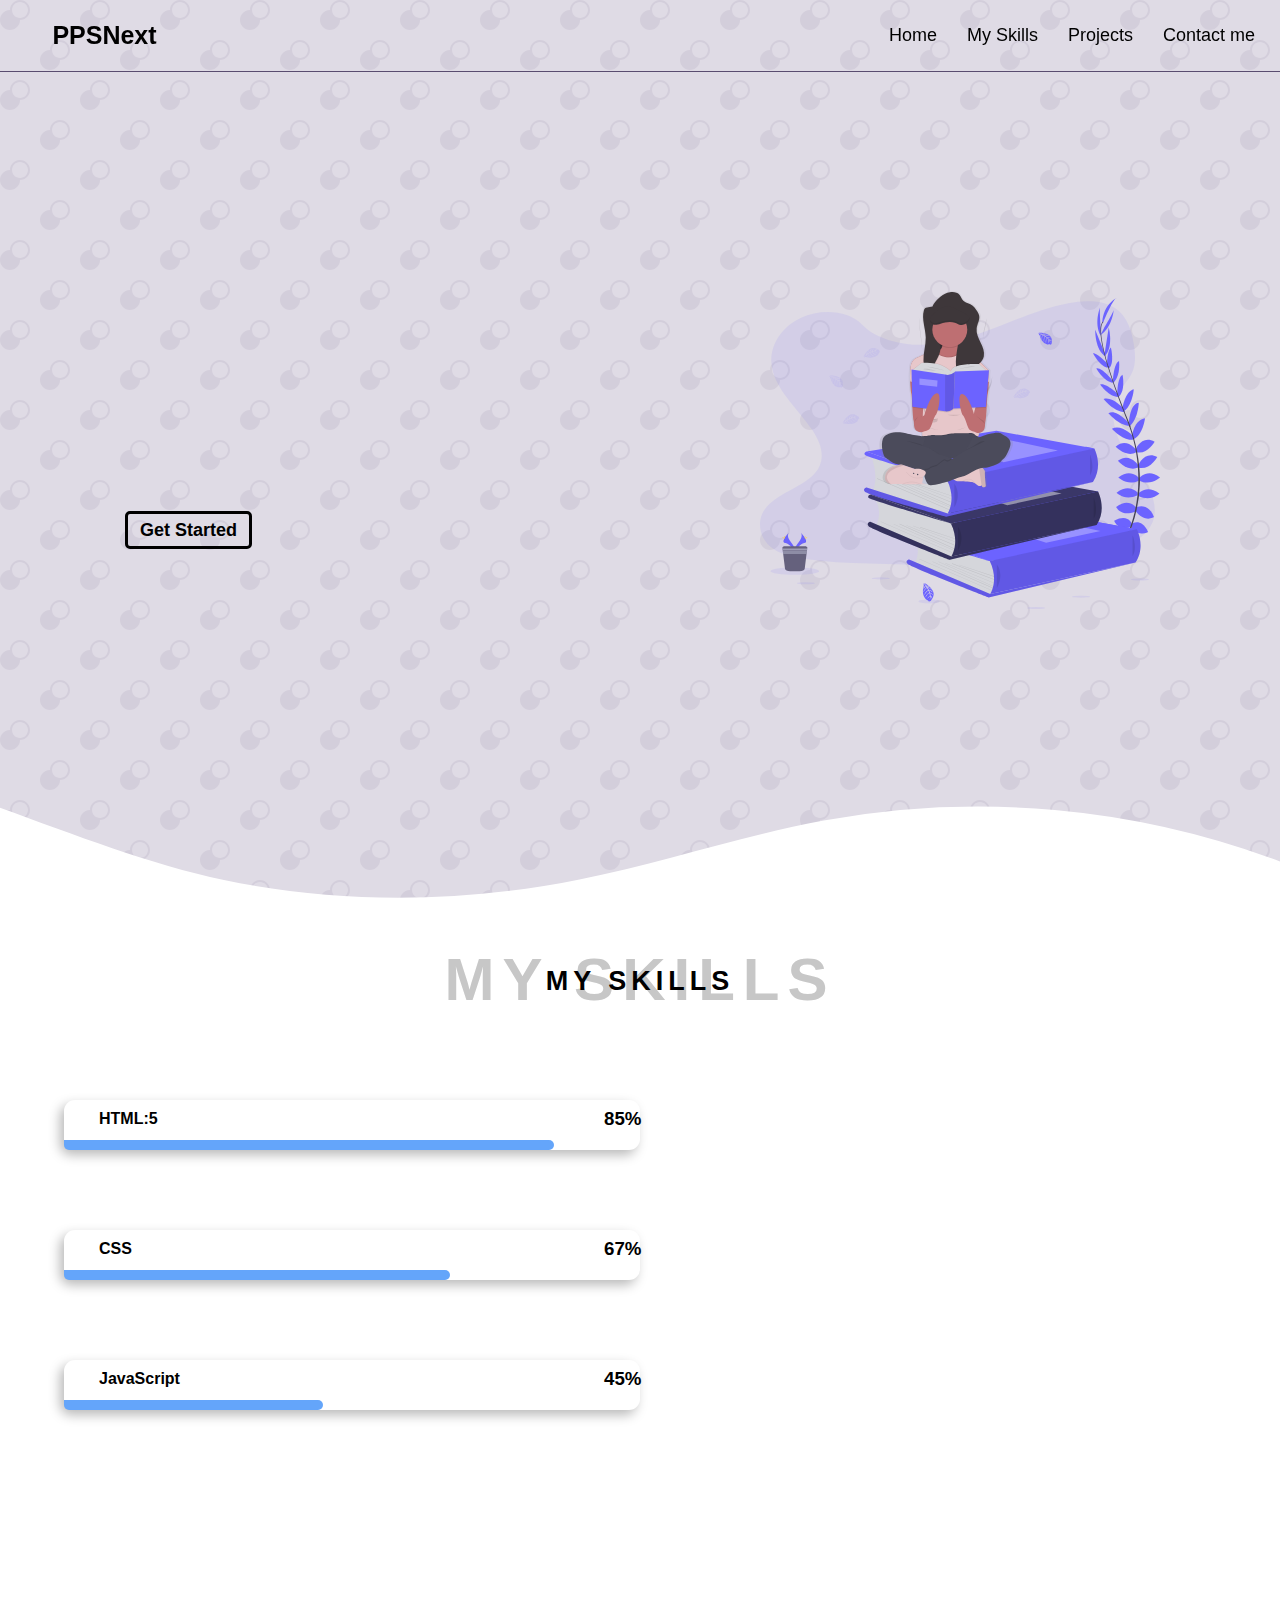
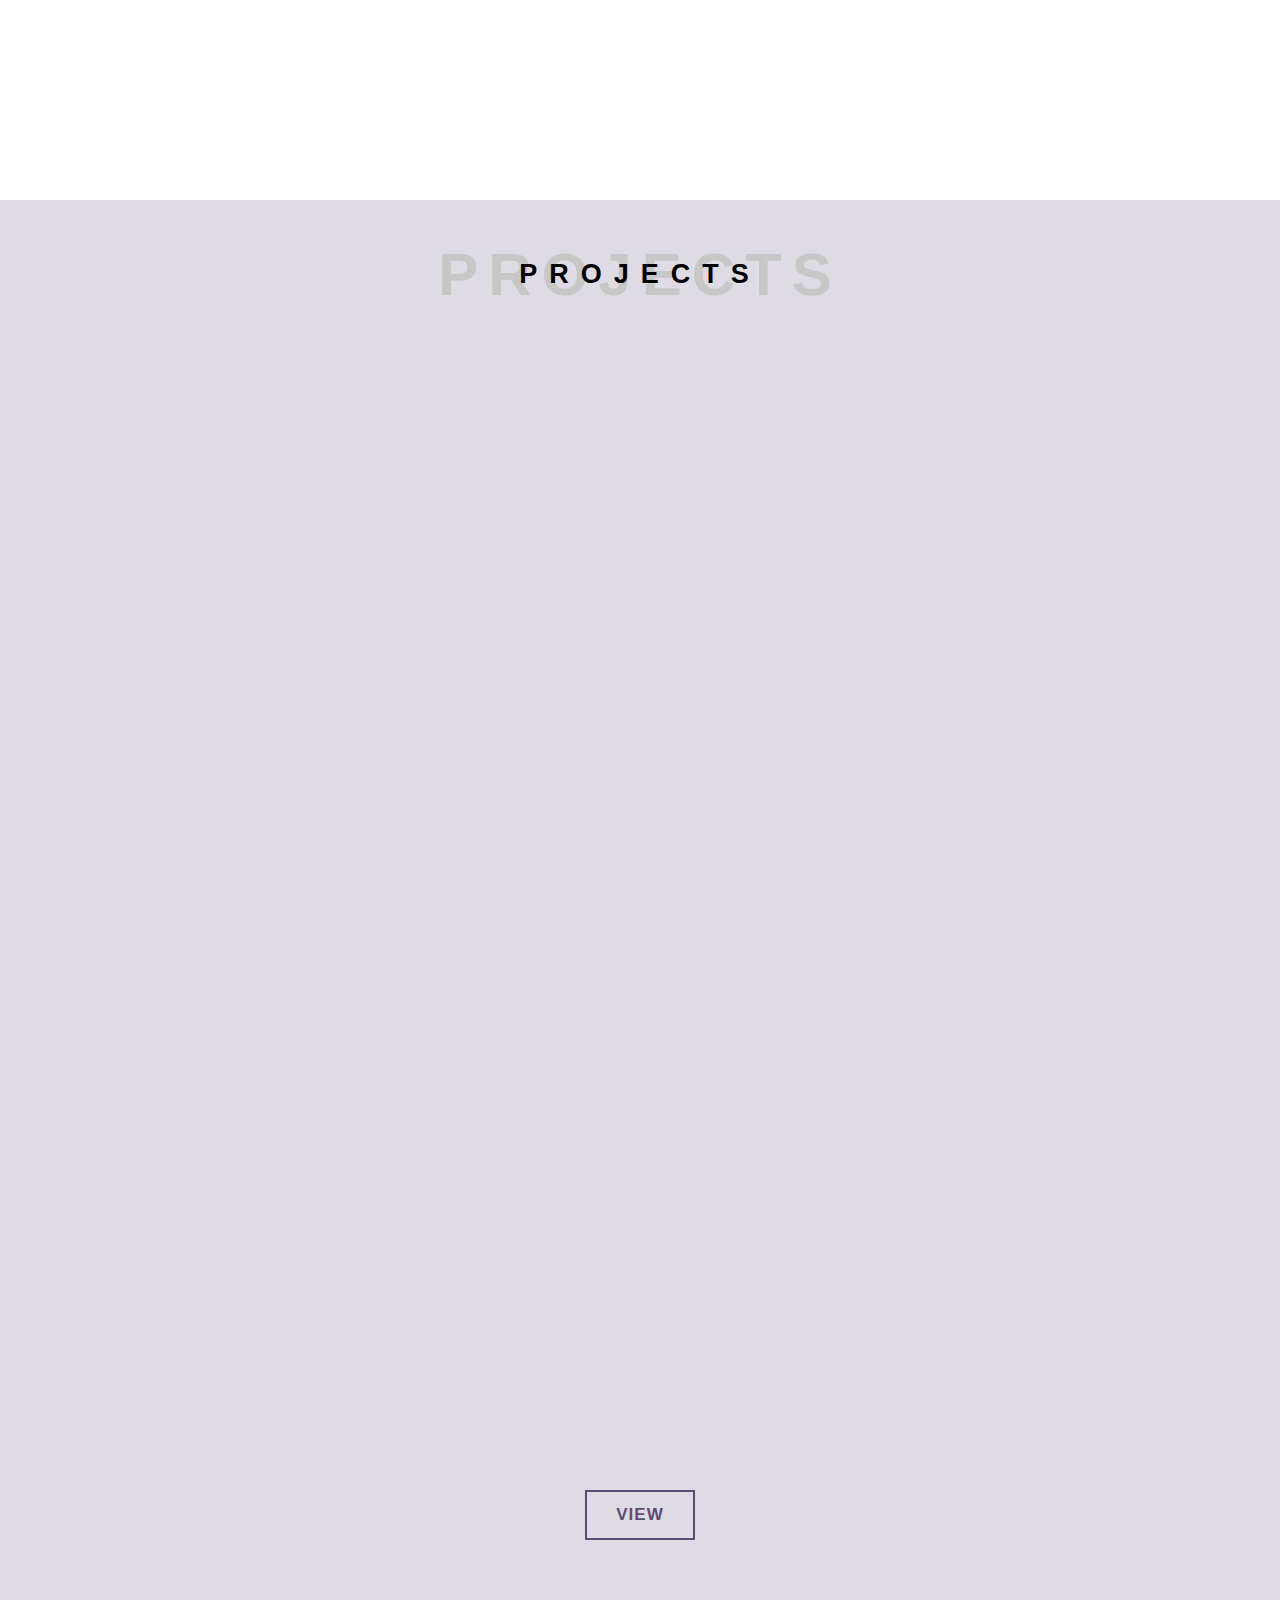
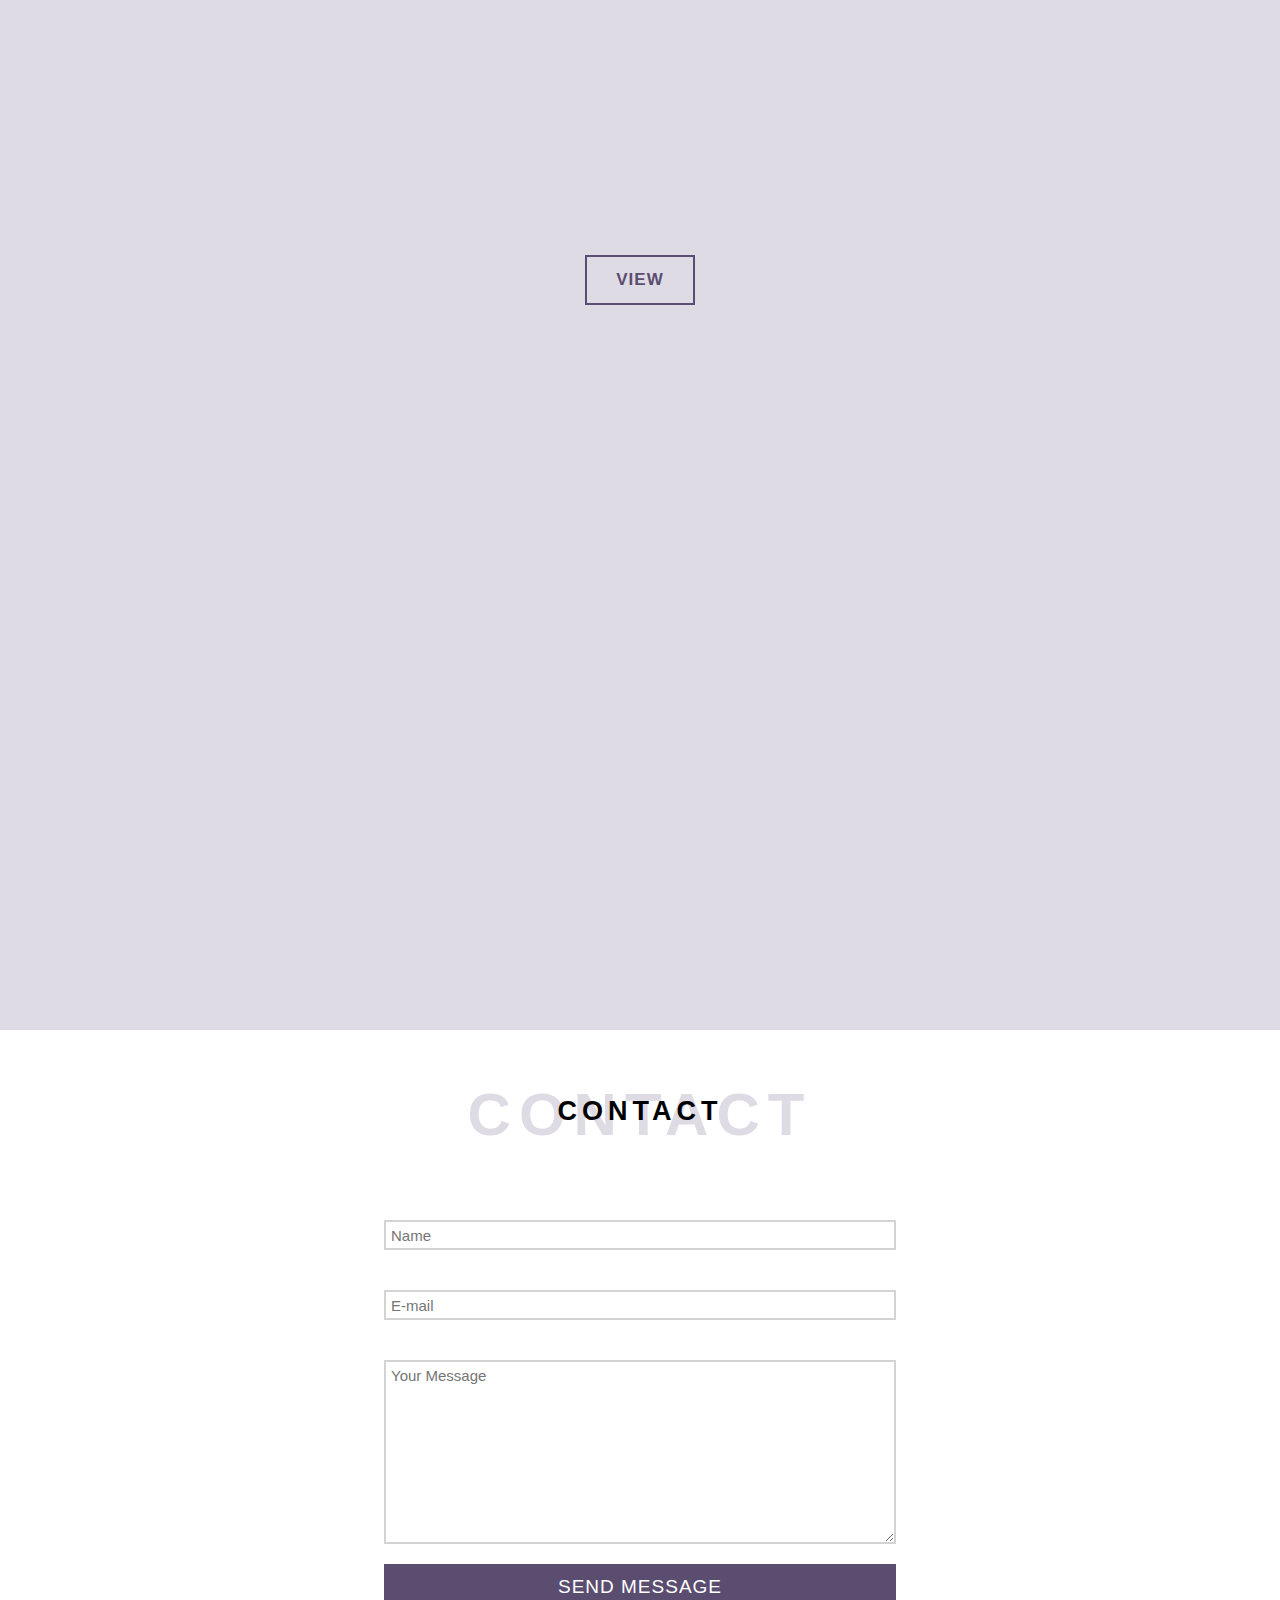
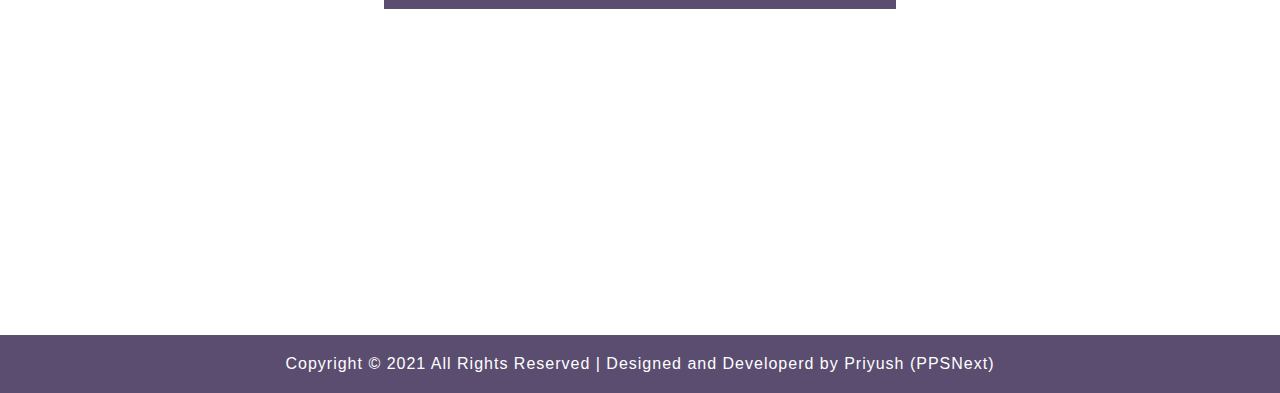
==== commit 579aeed4: "Update index.html" ====
--- a/index.html
+++ b/index.html
@@ -5,6 +5,7 @@
     <meta charset="UTF-8">
     <meta name="viewport" content="width=device-width, initial-scale=1.0">
     <title>Priyush - Front-end Developer</title>
+      <link rel="stylesheet" href="https://unpkg.com/aos@next/dist/aos.css" />
     <link rel="stylesheet" href="Assets/css/style.css">
 </head>
 
@@ -115,7 +116,7 @@
                         <div class="line js"></div>
                     </div>
                 </div>
-                <div class="animate">
+                <div data-aos="fade-up" class="animate">
                     <div class="animate2">
                         <div class="animate3">
                             <div class="animate4"></div>
@@ -132,17 +133,17 @@
                 <h3>Projects</h3>
             </div>
             <div class="flex-box">
-                <img src="Assets/images/projetc-2.jpg" alt="projetc-2">
-                <img src="Assets/images/projetc-3.jpg" alt="projetc-3">
+                <img data-aos="fade-right" src="Assets/images/projetc-2.jpg" alt="projetc-2">
+                <img data-aos="fade-left" src="Assets/images/projetc-3.jpg" alt="projetc-3">
             </div>
             <div class="flex-box bigger">
-                <img class="img" src="Assets/images/projetc-4.jpg" alt="projetc-4">
-                <img src="Assets/images/projetc-5.jpg" alt="projetc-5">
+                <img data-aos="fade-right" class="img" src="Assets/images/projetc-4.jpg" alt="projetc-4">
+                <img data-aos="fade-left" src="Assets/images/projetc-5.jpg" alt="projetc-5">
             </div>
             <div class="flex-row">
-                <img class="view" src="Assets/images/personal.jpg" alt="Project-6">
+                <img data-aos="fade-up" class="view" src="Assets/images/personal.jpg" alt="Project-6">
                 <a href="Assets/Websites/Personal Website/index.html"><button>view</button></a>
-                <img src="Assets/images/assam.jpg" alt="Project-7">
+                <img data-aos="fade-up" src="Assets/images/assam.jpg" alt="Project-7">
                 <a href="Assets/Websites/Assam/assam.html"><button>view</button></a>
             </div>
         </section>
@@ -168,6 +169,10 @@
             header.classList.toggle("sticky", window.scrollY > 0);
         })
     </script>
+      <script src="https://unpkg.com/aos@next/dist/aos.js"></script>
+  <script>
+    AOS.init(1600);
+  </script>
 </body>
 
-</html>+</html>
